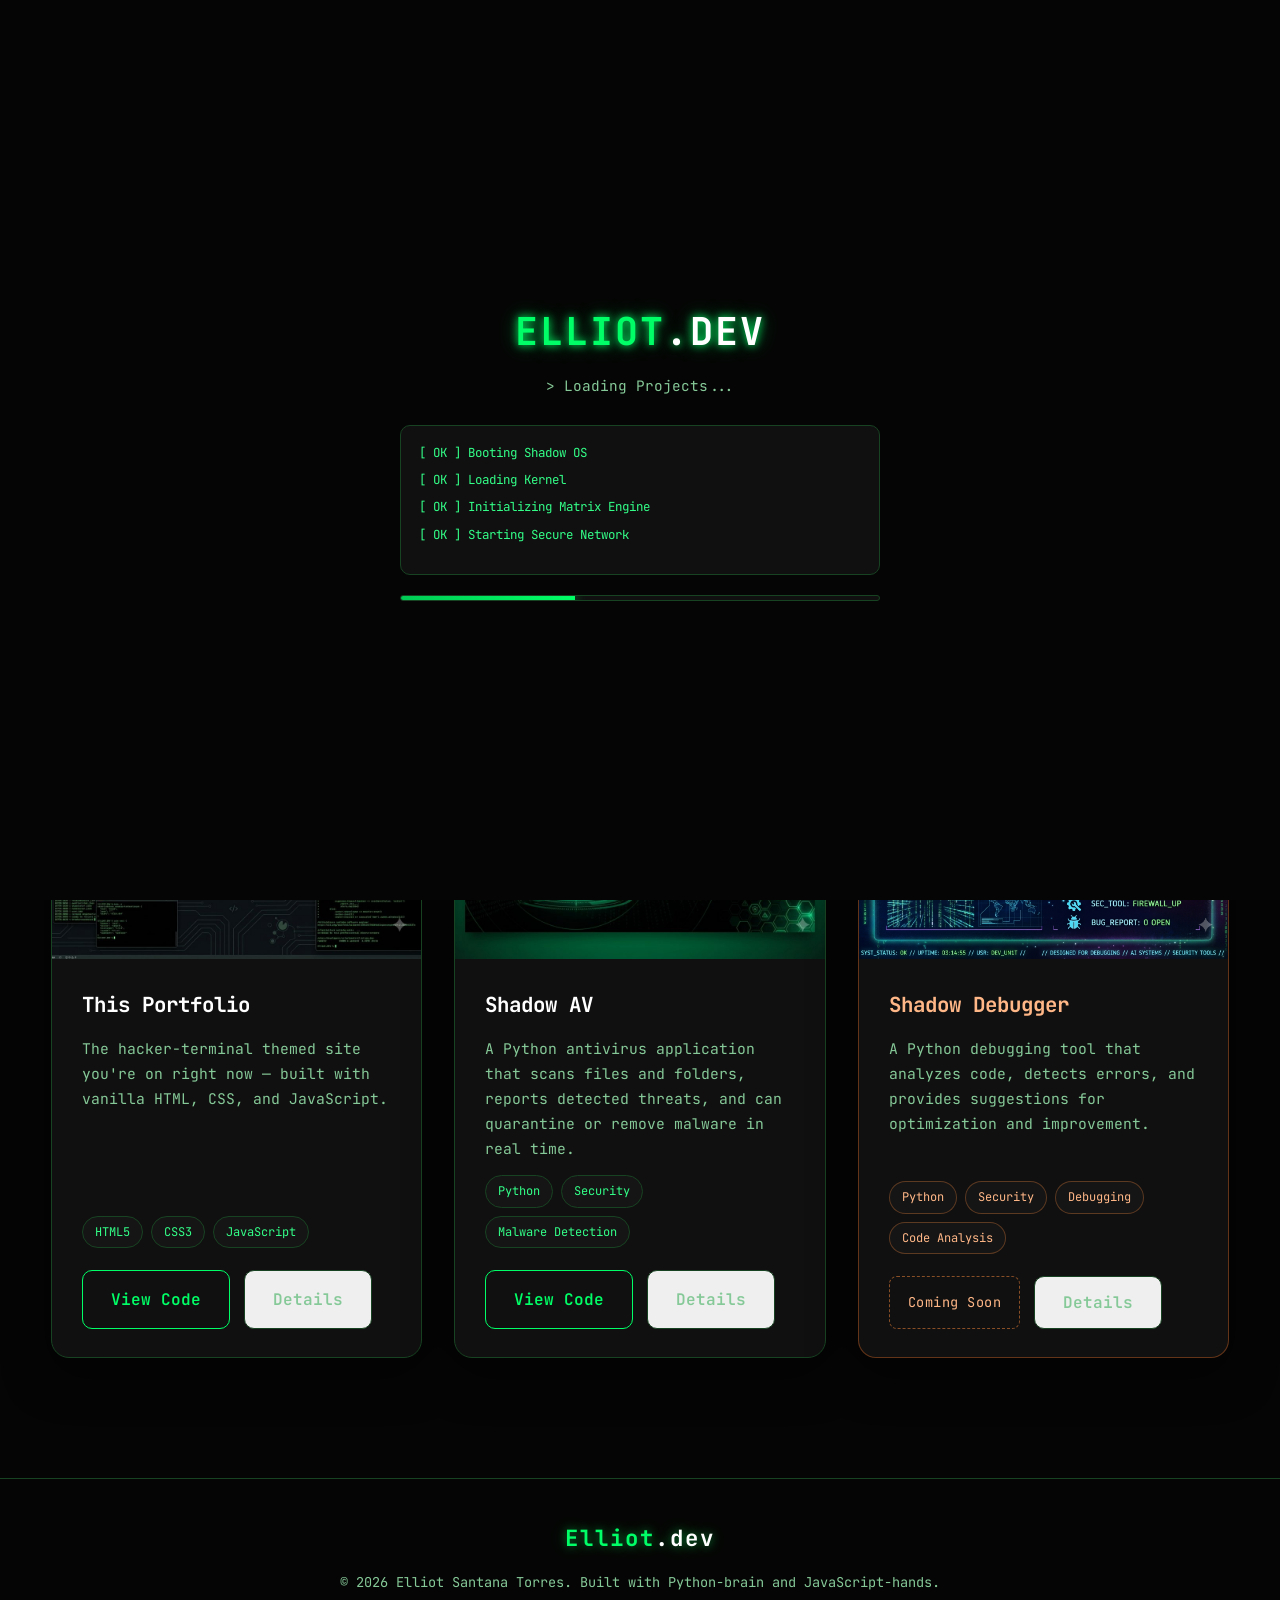
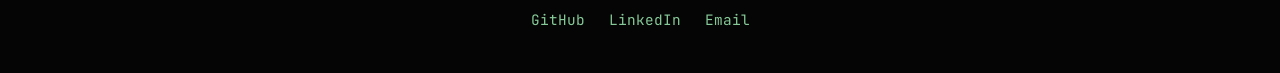
==== projects.html @ 2250571c "first commit" ====
<!DOCTYPE html>
<html lang="en">

<head>
    <meta charset="UTF-8">

    <meta name="viewport"
          content="width=device-width, initial-scale=1.0">

    <title>Projects | Elliot.dev</title>

    <meta name="description"
          content="Projects by Elliot Santana Torres - AI, automation, and cybersecurity builds.">

    <link rel="icon" type="image/svg+xml" href="assets/icons/favicon.svg">

    <link rel="stylesheet" href="css/style.css">
    <link rel="stylesheet" href="css/animations.css">
    <link rel="stylesheet" href="css/responsive.css">

</head>

<body class="crt">

<div class="loader" id="loader">

    <div class="loader-inner">

        <h1 class="glow">ELLIOT<span class="text-white">.DEV</span></h1>

        <p class="loader-sub">&gt; Loading Projects...</p>

        <div class="boot-log" id="boot-log"></div>

        <div class="loader-track">
            <div class="loader-bar" id="loader-bar"></div>
        </div>

    </div>

</div>

<canvas id="matrix"></canvas>

<div class="grid-overlay"></div>

<div class="scanlines"></div>

<div class="progress-bar"></div>

<header class="navbar">

    <a href="index.html" class="logo">Elliot<span>.dev</span></a>

    <ul class="nav-links">

        <li><a href="index.html#hero">Home</a></li>
        <li><a href="index.html#about">About</a></li>
        <li><a href="index.html#skills">Skills</a></li>
        <li><a href="projects.html" class="active">Projects</a></li>
        <li><a href="index.html#github">GitHub</a></li>
        <li><a href="index.html#timeline">Experience</a></li>
        <li><a href="index.html#contact">Contact</a></li>

    </ul>

    <div class="nav-right">

        <div class="status">
            <span class="status-dot"></span>
            SYSTEM ONLINE
        </div>

        <button class="menu-toggle">☰</button>

    </div>

</header>

<section class="projects" style="padding-top:160px;">

<div class="container">

<div class="section-title reveal">

<h2>All Projects</h2>

<div class="divider"></div>

<p>Everything Shadow AI's build log has on record.</p>

</div>

<div class="projects-grid">

    <div class="project-card featured glass reveal" data-project="shadow-ai">

        <div class="project-image">
            <img src="assets/images/banner-shadow-ai.jpg" alt="Shadow AI — Local AI Desktop Assistant">
            <span class="project-tag">New</span>
        </div>

        <div class="project-body">

            <h3>Shadow AI (Beta)</h3>

            <p>
                A private, local-first desktop AI assistant capable of
                controlling an entire computer — voice commands, automation,
                and a local LLM backend, with no data ever leaving the machine.
            </p>

            <div class="project-stack">
                <span>Python</span>
                <span>Electron</span>
                <span>Ollama</span>
                <span>FastAPI</span>
            </div>

            <div class="project-links">
                <a href="https://github.com/ShadowFox486/Shadow-AI" target="_blank" class="btn">View Code</a>
                <button type="button" class="btn btn-ghost project-details-btn" data-project="shadow-ai">Details</button>
            </div>

        </div>

    </div>

    <div class="project-card glass reveal" data-project="portfolio">
        <div class="project-image">
            <img src="assets/images/banner-portfolio.jpg" alt="Elliot.dev — Portfolio Website">
            <span class="project-tag">New</span>
        </div>
        <div class="project-body">
            <h3>This Portfolio</h3>
            <p>The hacker-terminal themed site you're on right now — built with vanilla HTML, CSS, and JavaScript.</p>
            <div class="project-stack"><span>HTML5</span><span>CSS3</span><span>JavaScript</span></div>
            <div class="project-links">
                <a href="https://github.com/ShadowFox486/ShadowFox486.github.io" target="_blank" class="btn">View Code</a>
                <button type="button" class="btn btn-ghost project-details-btn" data-project="portfolio">Details</button>
            </div>
        </div>
    </div>

    <div class="project-card glass reveal " data-project="shadow-av">

        <div class="project-image">
            <img src="assets/images/banner-shadow-av.jpg" alt="Shadow AV — Next-Generation Antivirus">
            <span class="project-tag status-progress">New</span>
        </div>

        <div class="project-body">

            <h3>Shadow AV</h3>

            <p>
                A Python antivirus application that scans files and
                folders, reports detected threats, and can quarantine
                or remove malware in real time.
            </p>

            <div class="project-stack">
                <span>Python</span>
                <span>Security</span>
                <span>Malware Detection</span>
            </div>

            <div class="project-links">
                <a href="https://github.com/ShadowFox486/Shadow-AV" target="_blank" class="btn">View Code</a>
                <button type="button" class="btn btn-ghost project-details-btn" data-project="shadow-av">Details</button>
            </div>

        </div>
    </div>
<div class="project-card glass reveal danger" data-project="shadow-debugger">

        <div class="project-image">
            <img src="assets/images/banner-shadow-debugger.png" alt="Shadow Debugger — Multi-Platform Debugging Tool">
            <span class="project-tag status-progress">In Progress</span>
        </div>

        <div class="project-body">

            <h3>Shadow Debugger</h3>

            <p>
                A Python debugging tool that analyzes code, detects errors,
                 and provides suggestions for optimization and improvement.
            </p>

            <div class="project-stack">
                <span>Python</span>
                <span>Security</span>
                <span>Debugging</span>
                <span>Code Analysis</span>
            </div>

            <div class="project-links">
                <span class="coming-soon">Coming Soon</span>
                <button type="button" class="btn btn-ghost project-details-btn" data-project="shadow-av">Details</button>
            </div>

        </div>

</div>

</section>

<!-- ==========================================================
     PROJECT DETAILS MODAL
========================================================== -->

<div class="modal-overlay" id="project-modal">

    <div class="modal-window">

        <div class="modal-header">

            <div class="window-controls">
                <span class="red" id="modal-close"></span>
                <span class="yellow"></span>
                <span class="green"></span>
            </div>

            <div class="modal-file-title" id="modal-file-title">project.json</div>

            <button class="modal-x" id="modal-x" aria-label="Close">&times;</button>

        </div>

        <div class="modal-body">

            <div class="modal-image">
                <img id="modal-image" src="" alt="">
            </div>

            <div class="modal-info">

                <span class="modal-status" id="modal-status"></span>

                <h3 id="modal-title"></h3>

                <p id="modal-description"></p>

                <div class="project-stack" id="modal-stack"></div>

                <div class="modal-meta" id="modal-role"></div>

                <div class="modal-note" id="modal-note"></div>

                <div class="modal-actions" id="modal-actions"></div>

            </div>

        </div>

    </div>

</div>

<footer class="footer">

<div class="container footer-inner">

<a href="index.html" class="logo">Elliot<span>.dev</span></a>

<p>&copy; 2026 Elliot Santana Torres. Built with Python-brain and JavaScript-hands.</p>

<div class="footer-socials">
    <a href="https://github.com/ShadowFox486" target="_blank">GitHub</a>
    <a href="https://www.linkedin.com/in/elliot-santana-torres-117781337/" target="_blank">LinkedIn</a>
    <a href="mailto:elliotsantanatorres@gmail.com">Email</a>
</div>

</div>

</footer>

<button class="back-to-top" aria-label="Back to top">&uarr;</button>

<script src="js/loader.js"></script>
<script src="js/matrix.js"></script>
<script src="js/cursor.js"></script>
<script src="js/effects.js"></script>
<script src="js/modal.js"></script>
<script src="js/main.js"></script>

</body>

</html>
---- css/style.css ----
/* ==========================================
   Elliot.dev Portfolio
   Hacker Terminal Theme
   Version 4.0
========================================== */

/* Google Font */
@import url("https://fonts.googleapis.com/css2?family=JetBrains+Mono:wght@300;400;500;600;700;800&display=swap");

/* ==========================================
   Variables
========================================== */

:root{

    --bg:#050505;
    --bg2:#090909;
    --card:#101010;
    --card2:#151515;

    --green:#00ff66;
    --green2:#33ff88;
    --green3:#00cc55;

    --text:#f5fff7;
    --muted:#86c998;

    --border:#184322;

    --shadow:
        0 15px 45px rgba(0,0,0,.55);

    --glow:
        0 0 18px rgba(0,255,102,.35);

    --radius:18px;

    --transition:.35s ease;

}

/* ==========================================
   Reset
========================================== */

*{

    margin:0;
    padding:0;
    box-sizing:border-box;

}

html{

    scroll-behavior:smooth;

}

body{

    font-family:"JetBrains Mono", monospace;
    background:var(--bg);
    color:var(--text);
    line-height:1.7;
    overflow-x:hidden;

}

/* Links */

a{

    color:inherit;
    text-decoration:none;

}

/* Lists */

ul{

    list-style:none;

}

/* Images */

img{

    display:block;
    max-width:100%;

}

/* Buttons */

button{

    font-family:inherit;
    cursor:pointer;
    border:none;

}

/* Container */

.container{

    width:min(92%,1350px);
    margin:auto;

}

/* Sections */

section{

    padding:120px 0;
    position:relative;

}
/* ==========================================
   Hacker Background
========================================== */

body::before{

    content:"";

    position:fixed;

    inset:0;

    background:

    radial-gradient(circle at top right,
    rgba(0,255,102,.07),
    transparent 35%),

    radial-gradient(circle at bottom left,
    rgba(0,255,102,.05),
    transparent 40%);

    z-index:-3;

    pointer-events:none;

}

.grid-overlay{

    position:fixed;

    inset:0;

    background-image:

    linear-gradient(rgba(0,255,102,.12) 1px, transparent 1px),

    linear-gradient(90deg,
    rgba(0,255,102,.12) 1px,
    transparent 1px);

    background-size:50px 50px;

    opacity:.08;

    pointer-events:none;

    z-index:-2;

}

.scanlines{

    position:fixed;

    inset:0;

    background:

    repeating-linear-gradient(

        to bottom,

        transparent 0px,

        transparent 2px,

        rgba(0,255,102,.04) 3px,

        transparent 4px

    );

    opacity:.08;

    pointer-events:none;

    z-index:999;

}
/* ==========================================
   Helpers
========================================== */

.text-green{

    color:var(--green);

}

.text-muted{

    color:var(--muted);

}

.glow{

    text-shadow:

    0 0 8px var(--green),

    0 0 20px rgba(0,255,102,.45);

}

.reveal{

    opacity:0;

    transform:translateY(50px);

    transition:.8s;

}

.reveal.active{

    opacity:1;

    transform:translateY(0);

}
/* ==========================================================
   NAVIGATION
========================================================== */

.navbar{

    position:fixed;

    top:0;
    left:0;

    width:100%;
    height:80px;

    display:flex;
    justify-content:space-between;
    align-items:center;

    padding:0 60px;

    background:rgba(5,5,5,.82);

    backdrop-filter:blur(18px);

    border-bottom:1px solid rgba(0,255,102,.18);

    z-index:10000;

    transition:.35s ease;

}

.navbar.scrolled{

    background:#050505;

    box-shadow:
        0 10px 30px rgba(0,0,0,.65);

}

/* ==========================================================
   LOGO
========================================================== */

.logo{

    font-size:1.4rem;

    font-weight:700;

    color:var(--green);

    letter-spacing:2px;

    text-shadow:

        0 0 10px rgba(0,255,102,.5),

        0 0 25px rgba(0,255,102,.25);

}

.logo span{

    color:white;

}
/* ==========================================================
   NAV LINKS
========================================================== */

.nav-links{

    display:flex;

    align-items:center;

    gap:40px;

}

.nav-links li{

    position:relative;

}

.nav-links a{

    color:var(--muted);

    font-size:.95rem;

    text-transform:uppercase;

    letter-spacing:1px;

    transition:.3s;

}

.nav-links a:hover{

    color:var(--green);

}
.nav-links a::after{

    content:"";

    position:absolute;

    bottom:-8px;
    left:0;

    width:0;

    height:2px;

    background:var(--green);

    transition:.35s;

    box-shadow:

        0 0 10px var(--green);

}

.nav-links a:hover::after{

    width:100%;

}

.nav-links a.active{

    color:var(--green);

}

.nav-links a.active::after{

    width:100%;

}
/* ==========================================================
   NAV RIGHT
========================================================== */

.nav-right{

    display:flex;

    align-items:center;

    gap:20px;

}
.status{

    display:flex;

    align-items:center;

    gap:10px;

    color:var(--green);

    font-size:.85rem;

}

.status-dot{

    width:10px;

    height:10px;

    border-radius:50%;

    background:var(--green);

    box-shadow:

        0 0 15px var(--green);

    animation:pulse 2s infinite;

}

@keyframes pulse{

    0%{

        transform:scale(1);

    }

    50%{

        transform:scale(1.4);

    }

    100%{

        transform:scale(1);

    }

}
.theme-toggle{

    width:45px;

    height:45px;

    border-radius:50%;

    background:#111;

    border:1px solid var(--border);

    color:var(--green);

    transition:.35s;

}

.theme-toggle:hover{

    background:var(--green);

    color:black;

    transform:rotate(180deg);

}
.menu-toggle{

    display:none;

    background:none;

    color:var(--green);

    font-size:30px;

}
@media(max-width:900px){

    .navbar{

        padding:0 25px;

    }

    .menu-toggle{

        display:block;

    }

    .nav-links{

        position:absolute;

        top:80px;

        left:0;

        width:100%;

        display:none;

        flex-direction:column;

        background:#050505;

        padding:30px 0;

        gap:25px;

        border-bottom:1px solid var(--border);

    }

    .nav-links.active{

        display:flex;

    }

    .status{

        display:none;

    }

}
/* ==========================================================
   HERO
========================================================== */

.hero{

    min-height:100vh;

    display:flex;

    align-items:center;

    padding-top:100px;

    position:relative;

}

.hero-grid{

    display:grid;

    grid-template-columns:1.2fr .8fr;

    gap:80px;

    align-items:center;

}
/* ==========================================================
   HERO LEFT
========================================================== */

.hero-left{

    display:flex;

    flex-direction:column;

    justify-content:center;

}

.hero-tag{

    color:var(--green);

    letter-spacing:3px;

    text-transform:uppercase;

    margin-bottom:25px;

    font-size:.9rem;

}

.hero h1{

    font-size:4.8rem;

    line-height:1.05;

    margin-bottom:18px;

    color:white;

}

.hero-job{

    font-size:2rem;

    color:var(--green);

    margin-bottom:25px;

}

.hero-description{

    max-width:650px;

    color:var(--muted);

    margin-bottom:35px;

    font-size:1.05rem;

}
/* ==========================================================
   TERMINAL PROMPT
========================================================== */

.prompt-line{

    display:flex;

    gap:10px;

    margin-bottom:10px;

    flex-wrap:wrap;

}

.prompt{

    color:var(--green);

    font-weight:700;

}

.command{

    color:white;

}

.output{

    color:var(--muted);

    margin-left:24px;

    margin-bottom:16px;

}
/* ==========================================================
   HERO BUTTONS
========================================================== */

.hero-buttons{

    display:flex;

    gap:18px;

    flex-wrap:wrap;

    margin-top:35px;

}

.btn{

    display:inline-flex;

    align-items:center;

    justify-content:center;

    padding:15px 28px;

    border-radius:10px;

    border:1px solid var(--green);

    color:var(--green);

    transition:.35s;

    font-weight:600;

}

.btn:hover{

    background:var(--green);

    color:black;

    transform:translateY(-4px);

    box-shadow:

        0 0 20px rgba(0,255,102,.35);

}

.btn-primary{

    background:var(--green);

    color:black;

}

.btn-primary:hover{

    background:#66ff99;

}
/* ==========================================================
   HERO BADGES
========================================================== */

.hero-status{

    display:flex;

    flex-wrap:wrap;

    gap:15px;

    margin-top:35px;

}

.hero-status span{

    padding:10px 18px;

    border-radius:999px;

    border:1px solid var(--green);

    color:var(--green);

    background:#0f0f0f;

    transition:.35s;

}

.hero-status span:hover{

    background:var(--green);

    color:black;

}
/* ==========================================================
   HERO RIGHT
========================================================== */

.hero-card{

    position:relative;

}

.hero-card .terminal-window{

    animation:float 6s ease-in-out infinite;

}
/* ==========================================================
   PROFILE IMAGE
========================================================== */

.profile-image{

    width:150px;

    height:150px;

    object-fit:cover;

    border-radius:50%;

    margin:0 auto 30px;

    border:3px solid var(--green);

    box-shadow:

        0 0 30px rgba(0,255,102,.45);

}
/* ==========================================================
   FLOAT
========================================================== */

@keyframes float{

    0%{

        transform:translateY(0);

    }

    50%{

        transform:translateY(-15px);

    }

    100%{

        transform:translateY(0);

    }

}
/* ==========================================================
   HERO RESPONSIVE
========================================================== */

@media(max-width:950px){

    .hero-grid{

        grid-template-columns:1fr;

    }

    .hero{

        text-align:center;

    }

    .hero-left{

        align-items:center;

    }

    .hero-description{

        max-width:100%;

    }

    .hero-buttons{

        justify-content:center;

    }

    .hero-status{

        justify-content:center;

    }

}

/* ==========================================================
   GLASS CARD (shared)
========================================================== */

.glass{

    background:var(--card);
    border:1px solid var(--border);
    border-radius:var(--radius);
    box-shadow:var(--shadow);
    transition:var(--transition);

}

.glass:hover{

    border-color:var(--green3);

}

.mt-5{ margin-top:60px; }
.text-center{ text-align:center; }
.text-white{ color:#fff; }

/* ==========================================================
   SECTION TITLE (shared)
========================================================== */

.section-title{

    text-align:center;
    max-width:650px;
    margin:0 auto 70px;

}

.section-title h2{

    font-size:2.6rem;
    color:#fff;
    margin-bottom:18px;

}

.divider{

    width:70px;
    height:3px;
    background:var(--green);
    margin:0 auto 22px;
    box-shadow:var(--glow);

}

.section-title p{

    color:var(--muted);

}

/* ==========================================================
   ABOUT
========================================================== */

.about{
    background:var(--bg2);
}

.about-grid{

    display:grid;
    grid-template-columns:1fr 1fr;
    gap:40px;
    margin-bottom:60px;

}

.about-terminal{

    background:var(--card);
    border:1px solid var(--border);
    border-radius:var(--radius);
    overflow:hidden;
    box-shadow:var(--shadow);

}

.about-header{

    display:flex;
    align-items:center;
    gap:16px;
    padding:16px 22px;
    background:var(--card2);
    border-bottom:1px solid var(--border);

}

.about-title{

    color:var(--muted);
    font-size:.9rem;

}

.about-body{

    padding:28px 26px;

}

.about-line{

    margin-bottom:14px;
    color:var(--muted);

}

.about-value{

    color:var(--green2);
    margin-left:8px;

}

.online{

    color:var(--green);
    font-weight:600;

}

.profile-card{

    background:var(--card);
    border:1px solid var(--border);
    border-radius:var(--radius);
    padding:36px 30px;
    text-align:center;
    box-shadow:var(--shadow);

}

.profile-card img{

    width:120px;
    height:120px;
    object-fit:cover;
    border-radius:50%;
    margin:0 auto 20px;
    border:3px solid var(--green);
    box-shadow:var(--glow);

}

.profile-card h3{

    color:#fff;
    margin-bottom:16px;

}

.profile-card p{

    color:var(--muted);
    margin-bottom:26px;
    font-size:.95rem;

}

.status-list{

    display:flex;
    flex-direction:column;
    gap:14px;
    text-align:left;

}

.status-item{

    display:flex;
    justify-content:space-between;
    padding:12px 16px;
    background:var(--card2);
    border-radius:10px;
    border:1px solid var(--border);

}

.about-stats{

    display:grid;
    grid-template-columns:repeat(4,1fr);
    gap:24px;
    margin-bottom:50px;

}

.stat-card{

    background:var(--card);
    border:1px solid var(--border);
    border-radius:var(--radius);
    padding:30px 20px;
    text-align:center;
    transition:var(--transition);

}

.stat-card:hover{

    border-color:var(--green3);
    transform:translateY(-6px);

}

.stat-card h2{

    color:var(--green);
    font-size:2.2rem;
    margin-bottom:8px;
    text-shadow:var(--glow);

}

.stat-card p{

    color:var(--muted);
    font-size:.9rem;

}

.command-block{

    background:var(--card);
    border:1px solid var(--border);
    border-left:3px solid var(--green);
    border-radius:10px;
    padding:24px 28px;
    color:var(--muted);
    font-size:.95rem;
}

.command-block p:first-child{

    color:var(--green);
    margin-bottom:10px;
    font-weight:600;

}

/* ==========================================================
   SKILLS
========================================================== */

.skills-grid{

    display:grid;
    grid-template-columns:1fr 1fr;
    gap:36px;
    margin-bottom:60px;

}

.skill-category{

    padding:34px 32px;

}

.skill-category h3{

    color:#fff;
    margin-bottom:26px;
    font-size:1.2rem;

}

.skill{

    margin-bottom:22px;

}

.skill:last-child{

    margin-bottom:0;

}

.skill-header{

    display:flex;
    justify-content:space-between;
    margin-bottom:10px;
    color:var(--muted);
    font-size:.9rem;

}

.progress{

    height:8px;
    background:var(--card2);
    border-radius:999px;
    overflow:hidden;
    border:1px solid var(--border);

}

.progress span{

    display:block;
    height:100%;
    background:linear-gradient(90deg,var(--green3),var(--green));
    border-radius:999px;
    box-shadow:0 0 10px rgba(0,255,102,.5);
    transition:width 1.4s ease;

}

.skill-card{

    display:inline-flex;
    align-items:center;
    justify-content:center;
    padding:12px 22px;
    margin:6px;
    background:var(--card);
    border:1px solid var(--border);
    border-radius:999px;
    color:var(--muted);
    font-size:.9rem;
    transition:var(--transition);

}

.skill-card:hover{

    color:black;
    background:var(--green);
    border-color:var(--green);
    transform:translateY(-4px);
    box-shadow:var(--glow);

}

/* ==========================================================
   PROJECTS
========================================================== */

.projects-grid{

    display:grid;
    grid-template-columns:repeat(3,1fr);
    gap:32px;

}

.project-card{

    overflow:hidden;
    display:flex;
    flex-direction:column;

}

.project-card.featured{

    grid-column:span 3;
    display:grid;
    grid-template-columns:1fr 1fr;

}

.project-image{

    position:relative;
    height:220px;
    background:var(--card2);
    display:flex;
    align-items:center;
    justify-content:center;
    overflow:hidden;

}

.project-card.featured .project-image{

    height:100%;

}

.project-image img{

    width:100%;
    height:100%;
    object-fit:cover;

}

.project-image.placeholder span{

    font-size:2.4rem;
    color:var(--green);
    opacity:.5;

}

.project-tag{

    position:absolute;
    top:16px;
    left:16px;
    background:var(--green);
    color:black;
    padding:6px 14px;
    border-radius:999px;
    font-size:.75rem;
    font-weight:700;
    text-transform:uppercase;
    letter-spacing:1px;

}

.project-body{

    padding:28px 30px;
    display:flex;
    flex-direction:column;
    gap:14px;
    flex:1;

}

.project-body h3{

    color:#fff;
    font-size:1.3rem;

}

.project-body p{

    color:var(--muted);
    font-size:.92rem;
    flex:1;

}

.project-stack{

    display:flex;
    flex-wrap:wrap;
    gap:8px;

}

.project-stack span{

    padding:5px 12px;
    background:var(--card2);
    border:1px solid var(--border);
    border-radius:999px;
    color:var(--green2);
    font-size:.75rem;

}

.project-links{

    display:flex;
    gap:14px;
    margin-top:8px;

}

.btn-ghost{

    border-color:var(--border);
    color:var(--muted);

}

.btn-ghost:hover{

    border-color:var(--green);
    background:transparent;
    color:var(--green);

}

/* ==========================================================
   GITHUB
========================================================== */

.github-grid{

    display:grid;
    grid-template-columns:.9fr 1.1fr;
    gap:36px;
    align-items:stretch;

}

.github-card{

    padding:36px 32px;
    display:flex;
    flex-direction:column;
    justify-content:center;
    gap:18px;

}

.github-card h3{

    color:#fff;
    font-size:1.4rem;

}

.github-stats{

    display:grid;
    grid-template-columns:1fr 1fr;
    gap:18px;
    margin:8px 0 6px;

}

.github-grid .terminal-window{

    display:flex;
    flex-direction:column;
    max-height:420px;

}

.github-grid .terminal-body{

    overflow-y:auto;
    max-height:340px;

}

.terminal-line{

    color:var(--green2);
    font-size:.85rem;
    padding:4px 0;
    border-bottom:1px dashed rgba(0,255,102,.08);

}

/* ==========================================================
   TIMELINE / EXPERIENCE
========================================================== */

.timeline{

    position:relative;
    max-width:800px;
    margin:0 auto;
    padding-left:40px;
    border-left:2px solid var(--border);

}

.timeline-item{

    position:relative;
    margin-bottom:44px;

}

.timeline-item:last-child{

    margin-bottom:0;

}

.timeline-dot{

    position:absolute;
    left:-49px;
    top:6px;
    width:16px;
    height:16px;
    border-radius:50%;
    background:var(--bg);
    border:3px solid var(--green);
    box-shadow:var(--glow);

}

.timeline-content{

    padding:26px 28px;

}

.timeline-date{

    display:inline-block;
    color:var(--green);
    font-size:.8rem;
    text-transform:uppercase;
    letter-spacing:1px;
    margin-bottom:10px;

}

.timeline-content h3{

    color:#fff;
    margin-bottom:10px;

}

.timeline-content p{

    color:var(--muted);
    font-size:.92rem;

}

/* ==========================================================
   CONTACT
========================================================== */

.contact{
    background:var(--bg2);
}

.contact-grid{

    display:grid;
    grid-template-columns:.8fr 1.2fr;
    gap:36px;

}

.contact-info{

    display:flex;
    flex-direction:column;
    gap:18px;

}

.contact-item{

    padding:22px 24px;
    display:flex;
    flex-direction:column;
    gap:6px;

}

.contact-label{

    color:var(--muted);
    font-size:.8rem;
    text-transform:uppercase;
    letter-spacing:1px;

}

.contact-item a{

    color:var(--green2);
    word-break:break-word;

}

.contact-item a:hover{

    color:var(--green);

}

.contact-form{

    padding:36px 34px;
    display:flex;
    flex-direction:column;
    gap:20px;

}

.form-group{

    display:flex;
    flex-direction:column;
    gap:8px;

}

.form-group label{

    color:var(--muted);
    font-size:.85rem;

}

.form-group input,
.form-group textarea{

    background:var(--card2);
    border:1px solid var(--border);
    border-radius:10px;
    padding:14px 16px;
    color:var(--text);
    font-family:inherit;
    resize:vertical;
    transition:var(--transition);

}

.form-group input:focus,
.form-group textarea:focus{

    outline:none;
    border-color:var(--green);
    box-shadow:var(--glow);

}

.contact-form .btn{

    align-self:flex-start;

}

/* ==========================================================
   FOOTER
========================================================== */

.footer{

    border-top:1px solid var(--border);
    padding:40px 0;

}

.footer-inner{

    display:flex;
    flex-direction:column;
    align-items:center;
    gap:14px;
    text-align:center;

}

.footer-inner p{

    color:var(--muted);
    font-size:.85rem;

}

.footer-socials{

    display:flex;
    gap:24px;

}

.footer-socials a{

    color:var(--muted);
    font-size:.9rem;

}

.footer-socials a:hover{

    color:var(--green);

}

/* ==========================================================
   BACK TO TOP
========================================================== */

.back-to-top{

    position:fixed;
    right:28px;
    bottom:28px;
    width:50px;
    height:50px;
    border-radius:50%;
    background:var(--card);
    border:1px solid var(--green);
    color:var(--green);
    font-size:1.3rem;
    opacity:0;
    visibility:hidden;
    transform:translateY(20px);
    transition:var(--transition);
    z-index:900;
    box-shadow:var(--shadow);

}

.back-to-top.show{

    opacity:1;
    visibility:visible;
    transform:translateY(0);

}

.back-to-top:hover{

    background:var(--green);
    color:black;
    box-shadow:var(--glow);

}

/* ==========================================================
   CYBERPUNK TARGETING CURSOR
========================================================== */

.cursor-dot{

    position:fixed;
    top:0;
    left:0;
    width:5px;
    height:5px;
    background:var(--green);
    border-radius:50%;
    transform:translate(-50%,-50%);
    pointer-events:none;
    z-index:99999;
    box-shadow:0 0 8px var(--green);
    transition:width .15s,height .15s,background .15s;

}

.cursor-dot.hover{

    width:3px;
    height:3px;

}

.cursor-ring{

    position:fixed;
    top:0;
    left:0;
    width:38px;
    height:38px;
    pointer-events:none;
    z-index:99998;
    transition:width .2s ease,height .2s ease;

}

.cursor-ring::before{

    content:"";
    position:absolute;
    inset:0;
    border:1px solid rgba(0,255,102,.45);
    border-radius:50%;

}

.cursor-ring span{

    position:absolute;
    width:9px;
    height:9px;
    border-color:var(--green);
    opacity:.9;

}

.cursor-ring .c-tl{ top:-2px; left:-2px; border-top:2px solid; border-left:2px solid; }
.cursor-ring .c-tr{ top:-2px; right:-2px; border-top:2px solid; border-right:2px solid; }
.cursor-ring .c-bl{ bottom:-2px; left:-2px; border-bottom:2px solid; border-left:2px solid; }
.cursor-ring .c-br{ bottom:-2px; right:-2px; border-bottom:2px solid; border-right:2px solid; }

.cursor-ring.hover{

    width:58px;
    height:58px;

}

.cursor-ring.hover::before{

    border-color:rgba(0,255,102,.8);
    box-shadow:0 0 16px rgba(0,255,102,.35);

}

.cursor-ring.click::before{

    transform:scale(.85);

}

.cursor-ring.danger .c-tl,
.cursor-ring.danger .c-tr,
.cursor-ring.danger .c-bl,
.cursor-ring.danger .c-br{

    border-color:#ff8c3b;

}

.cursor-ring.danger::before{

    border-color:rgba(255,140,60,.6);
    box-shadow:0 0 16px rgba(255,140,60,.35);

}

@media(pointer:fine){

    body{

        cursor:none;

    }

    a,button,.btn{

        cursor:none;

    }

}

/* ==========================================================
   LOADER
========================================================== */

.loader{

    position:fixed;
    inset:0;
    background:var(--bg);
    display:flex;
    align-items:center;
    justify-content:center;
    z-index:100000;
    transition:opacity 1s ease,visibility 1s ease;

}

.loader.hide{

    opacity:0;
    visibility:hidden;

}

.loader-inner{

    width:min(90%,480px);
    text-align:center;

}

.loader-inner h1{

    font-size:2.4rem;
    color:var(--green);
    margin-bottom:10px;
    letter-spacing:2px;

}

.loader-sub{

    color:var(--muted);
    margin-bottom:26px;
    font-size:.9rem;

}

.boot-log{

    height:150px;
    overflow-y:hidden;
    text-align:left;
    background:var(--card);
    border:1px solid var(--border);
    border-radius:10px;
    padding:16px 18px;
    margin-bottom:20px;
    font-size:.78rem;
    color:var(--green2);
    display:flex;
    flex-direction:column;
    gap:6px;

}

.loader-track{

    height:6px;
    background:var(--card);
    border:1px solid var(--border);
    border-radius:999px;
    overflow:hidden;

}

.loader-bar{

    height:100%;
    width:0%;
    background:linear-gradient(90deg,var(--green3),var(--green));
    box-shadow:0 0 12px var(--green);
    transition:width .3s ease;

}

/* ==========================================================
   GLITCH TITLES
========================================================== */

.glitch{

    animation:glitchShift .18s linear;

}


/* ==========================================================
   PROJECT CARD — DANGER VARIANT (Shadow AV)
========================================================== */

.project-card.danger{

    border-color:rgba(255,120,40,.35);

}

.project-card.danger:hover{

    border-color:var(--orange,#ff8c3b);
    box-shadow:0 0 25px rgba(255,120,40,.15);

}

.project-card.danger .project-tag.status-progress{

    background:#ff8c3b;
    color:#1a0800;
    box-shadow:0 0 12px rgba(255,140,60,.6);

}

.project-card.danger h3{

    color:#ffb787;

}

.project-card.danger .project-stack span{

    color:#ffb787;
    border-color:rgba(255,140,60,.3);

}

.coming-soon{

    display:inline-flex;
    align-items:center;
    padding:10px 18px;
    border:1px dashed rgba(255,140,60,.5);
    border-radius:8px;
    color:#ffb787;
    font-size:.85rem;
    letter-spacing:.5px;

}

.project-details-btn{

    cursor:pointer;
    font-family:inherit;
    font-size:inherit;

}

/* ==========================================================
   PROJECT DETAILS MODAL
========================================================== */

.modal-overlay{

    position:fixed;
    inset:0;
    background:rgba(2,4,3,.85);
    backdrop-filter:blur(4px);
    display:flex;
    align-items:center;
    justify-content:center;
    z-index:5000;
    opacity:0;
    visibility:hidden;
    transition:opacity .3s ease,visibility .3s ease;
    padding:20px;

}

.modal-overlay.open{

    opacity:1;
    visibility:visible;

}

.modal-window{

    width:min(900px,100%);
    max-height:86vh;
    overflow-y:auto;
    background:var(--card);
    border:1px solid var(--green3);
    border-radius:var(--radius);
    box-shadow:0 0 60px rgba(0,255,102,.15);
    transform:translateY(30px) scale(.97);
    transition:transform .3s ease;

}

.modal-overlay.open .modal-window{

    transform:translateY(0) scale(1);

}

.modal-header{

    display:flex;
    align-items:center;
    gap:14px;
    padding:14px 20px;
    background:var(--card2);
    border-bottom:1px solid var(--border);
    position:sticky;
    top:0;

}

.modal-file-title{

    color:var(--muted);
    font-size:.85rem;
    flex:1;

}

.modal-x{

    background:none;
    border:none;
    color:var(--muted);
    font-size:1.4rem;
    line-height:1;
    cursor:pointer;
    transition:color .2s ease;

}

.modal-x:hover{

    color:var(--green);

}

.modal-body{

    display:grid;
    grid-template-columns:1fr 1.1fr;
    gap:0;

}

.modal-image{

    background:var(--card2);
    display:flex;
    align-items:center;
    justify-content:center;
    min-height:280px;

}

.modal-image img{

    width:100%;
    height:100%;
    object-fit:cover;

}

.modal-info{

    padding:34px 36px;
    display:flex;
    flex-direction:column;
    gap:16px;

}

.modal-status{

    display:inline-block;
    align-self:flex-start;
    padding:5px 14px;
    border-radius:999px;
    font-size:.75rem;
    text-transform:uppercase;
    letter-spacing:1px;
    background:rgba(0,255,102,.12);
    color:var(--green);
    border:1px solid rgba(0,255,102,.3);

}

.modal-status.in-progress{

    background:rgba(255,140,60,.12);
    color:#ffb787;
    border-color:rgba(255,140,60,.35);

}

.modal-info h3{

    color:#fff;
    font-size:1.8rem;

}

.modal-info p{

    color:var(--muted);
    font-size:.95rem;
    line-height:1.7;

}

.modal-meta{

    color:var(--muted);
    font-size:.9rem;

}

.modal-meta strong{

    color:var(--green2);

}

.modal-note{

    display:flex;
    gap:10px;
    padding:14px 16px;
    border:1px dashed var(--border);
    border-radius:10px;
    color:var(--muted);
    font-size:.85rem;
    line-height:1.6;

}

.modal-actions{

    display:flex;
    gap:14px;
    margin-top:6px;

}

@media(max-width:750px){

    .modal-body{

        grid-template-columns:1fr;

    }

    .modal-image{

        min-height:200px;

    }

    .modal-info{

        padding:26px 24px;

    }

}
---- css/animations.css ----
/* ==========================================
   Elliot.dev Portfolio
   Animations
========================================== */

/* Terminal cursor blink (typing.js / hero terminal) */

.cursor{

    display:inline-block;
    width:9px;
    height:1.1em;
    background:var(--green);
    margin-left:2px;
    vertical-align:middle;
    animation:blink 1s steps(1) infinite;
    box-shadow:0 0 8px var(--green);

}

@keyframes blink{

    0%,50%{ opacity:1; }
    51%,100%{ opacity:0; }

}

/* Glitch shift used by effects.js on .terminal-title / .about-title */

@keyframes glitchShift{

    0%{ transform:translate(0,0); opacity:1; }
    20%{ transform:translate(-2px,1px); opacity:.8; }
    40%{ transform:translate(2px,-1px); opacity:.9; }
    60%{ transform:translate(-1px,0); opacity:.85; }
    80%{ transform:translate(1px,1px); opacity:1; }
    100%{ transform:translate(0,0); opacity:1; }

}

/* Neon flicker target (effects.js toggles opacity, this softens it) */

.neon{

    transition:opacity .09s ease;

}

/* Loader boot-log lines fade in as they're appended */

.boot-log div{

    animation:fadeInLine .25s ease;

}

@keyframes fadeInLine{

    from{ opacity:0; transform:translateX(-6px); }
    to{ opacity:1; transform:translateX(0); }

}

/* Terminal live-log lines (terminal.js) */

.terminal-line{

    animation:fadeInLine .3s ease;

}

/* Status dot pulse already defined in style.css (.status-dot) —
   reused here for the GitHub "live" indicator */

.live{

    color:var(--green);
    position:relative;
    padding-left:16px;

}

.live::before{

    content:"";
    position:absolute;
    left:0;
    top:50%;
    width:8px;
    height:8px;
    border-radius:50%;
    background:var(--green);
    transform:translateY(-50%);
    box-shadow:0 0 10px var(--green);
    animation:pulse 2s infinite;

}

/* Matrix canvas fade-in on load */

#matrix{

    position:fixed;
    inset:0;
    z-index:-1;
    opacity:0;
    animation:matrixFadeIn 2s ease forwards;
    animation-delay:.3s;

}

@keyframes matrixFadeIn{

    from{ opacity:0; }
    to{ opacity:.35; }

}

/* Respect reduced motion preference */

@media(prefers-reduced-motion:reduce){

    *{

        animation-duration:.001ms !important;
        animation-iteration-count:1 !important;
        transition-duration:.001ms !important;
        scroll-behavior:auto !important;

    }

}
---- css/responsive.css ----
/* ==========================================
   Elliot.dev Portfolio
   Responsive Rules
   (Section-specific responsive rules live inline
   in style.css next to their section; this file
   covers breakpoints added after the initial build)
========================================== */

/* ---------- Tablet: 1100px ---------- */

@media(max-width:1100px){

    .project-card.featured{

        grid-template-columns:1fr;

    }

    .project-card.featured .project-image{

        height:260px;

    }

    .github-grid{

        grid-template-columns:1fr;

    }

}

/* ---------- Tablet: 950px ---------- */

@media(max-width:950px){

    .about-grid{

        grid-template-columns:1fr;

    }

    .skills-grid{

        grid-template-columns:1fr;

    }

    .projects-grid{

        grid-template-columns:1fr 1fr;

    }

    .project-card.featured{

        grid-column:span 2;

    }

    .contact-grid{

        grid-template-columns:1fr;

    }

    .about-stats{

        grid-template-columns:1fr 1fr;

    }

}

/* ---------- Mobile: 700px ---------- */

@media(max-width:700px){

    .section-title h2{

        font-size:2rem;

    }

    .projects-grid{

        grid-template-columns:1fr;

    }

    .project-card.featured{

        grid-column:span 1;

    }

    .about-stats{

        grid-template-columns:1fr 1fr;

    }

    .timeline{

        padding-left:28px;

    }

    .timeline-dot{

        left:-37px;

    }

    .footer-inner{

        gap:10px;

    }

    .back-to-top{

        right:16px;
        bottom:16px;
        width:44px;
        height:44px;

    }

}

/* ---------- Small phones: 480px ---------- */

@media(max-width:480px){

    .container{

        width:94%;

    }

    section{

        padding:80px 0;

    }

    .about-stats{

        grid-template-columns:1fr;

    }

    .github-stats{

        grid-template-columns:1fr;

    }

    .loader-inner h1{

        font-size:1.8rem;

    }

}

/* Touch devices never get the custom cursor / cursor:none rule */

@media(pointer:coarse){

    body,a,button,.btn{

        cursor:auto;

    }

    .cursor-dot,
    .cursor-ring{

        display:none;

    }

}
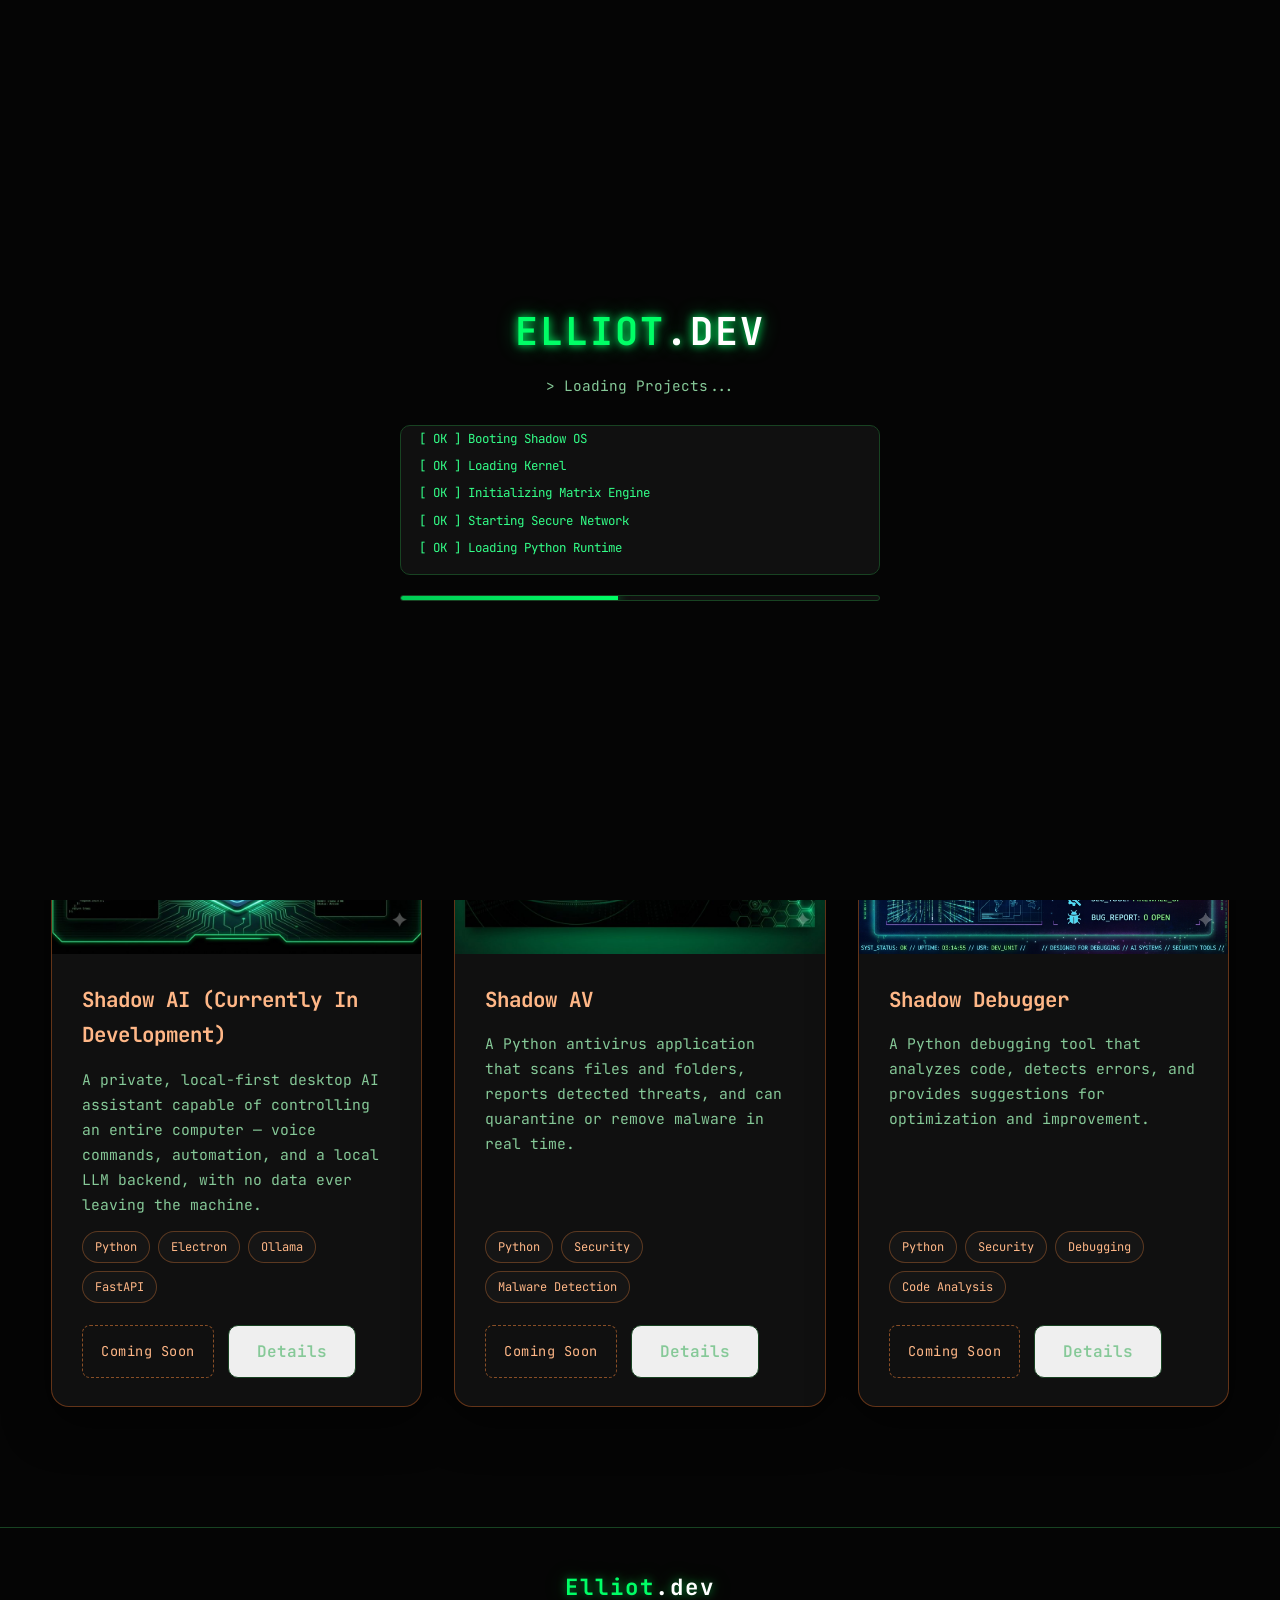
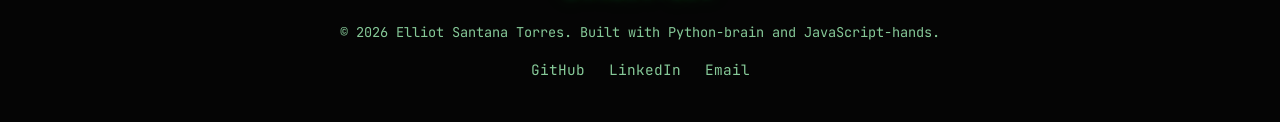
==== commit 3feac027: "Update portfolio files and resume" ====
--- a/projects.html
+++ b/projects.html
@@ -92,17 +92,48 @@
 </div>
 
 <div class="projects-grid">
-
-    <div class="project-card featured glass reveal" data-project="shadow-ai">
+    <div class="project-card featured glass reveal" data-project="portfolio">
+
+        <div class="project-image">
+            <img src="assets/images/banner-portfolio.jpg" alt="Elliot.dev — Portfolio Website">
+            <span class="project-tag">New</span>
+        </div>
+
+        <div class="project-body">
+
+            <h3>This Portfolio</h3>
+
+            <p>
+                The hacker-terminal themed site you're on right now —
+                built with vanilla HTML, CSS, and JavaScript, from the
+                Matrix rain to the boot-sequence loader.
+            </p>
+
+            <div class="project-stack">
+                <span>HTML5</span>
+                <span>CSS3</span>
+                <span>JavaScript</span>
+            </div>
+
+            <div class="project-links">
+                <a href="https://github.com/elliotsantanatorres/Elliot.dev" target="_blank" class="btn">View Code</a>
+                <button type="button" class="btn btn-ghost project-details-btn" data-project="portfolio">Details</button>
+            </div>
+
+        </div>
+
+    </div>
+
+    <div class="project-card glass reveal danger" data-project="shadow-ai">
 
         <div class="project-image">
             <img src="assets/images/banner-shadow-ai.jpg" alt="Shadow AI — Local AI Desktop Assistant">
-            <span class="project-tag">New</span>
+            <span class="project-tag status-progress">In Progress</span>
         </div>
 
         <div class="project-body">
 
-            <h3>Shadow AI (Beta)</h3>
+            <h3>Shadow AI (Currently In Development)</h3>
 
             <p>
                 A private, local-first desktop AI assistant capable of
@@ -118,7 +149,7 @@
             </div>
 
             <div class="project-links">
-                <a href="https://github.com/ShadowFox486/Shadow-AI" target="_blank" class="btn">View Code</a>
+                <span class="coming-soon">Coming Soon</span>
                 <button type="button" class="btn btn-ghost project-details-btn" data-project="shadow-ai">Details</button>
             </div>
 
@@ -126,27 +157,13 @@
 
     </div>
 
-    <div class="project-card glass reveal" data-project="portfolio">
-        <div class="project-image">
-            <img src="assets/images/banner-portfolio.jpg" alt="Elliot.dev — Portfolio Website">
-            <span class="project-tag">New</span>
-        </div>
-        <div class="project-body">
-            <h3>This Portfolio</h3>
-            <p>The hacker-terminal themed site you're on right now — built with vanilla HTML, CSS, and JavaScript.</p>
-            <div class="project-stack"><span>HTML5</span><span>CSS3</span><span>JavaScript</span></div>
-            <div class="project-links">
-                <a href="https://github.com/ShadowFox486/ShadowFox486.github.io" target="_blank" class="btn">View Code</a>
-                <button type="button" class="btn btn-ghost project-details-btn" data-project="portfolio">Details</button>
-            </div>
-        </div>
-    </div>
-
-    <div class="project-card glass reveal " data-project="shadow-av">
+    
+
+    <div class="project-card glass reveal danger" data-project="shadow-av">
 
         <div class="project-image">
             <img src="assets/images/banner-shadow-av.jpg" alt="Shadow AV — Next-Generation Antivirus">
-            <span class="project-tag status-progress">New</span>
+            <span class="project-tag status-progress">In Progress</span>
         </div>
 
         <div class="project-body">
@@ -166,13 +183,14 @@
             </div>
 
             <div class="project-links">
-                <a href="https://github.com/ShadowFox486/Shadow-AV" target="_blank" class="btn">View Code</a>
+                <span class="coming-soon">Coming Soon</span>
                 <button type="button" class="btn btn-ghost project-details-btn" data-project="shadow-av">Details</button>
             </div>
 
         </div>
-    </div>
-<div class="project-card glass reveal danger" data-project="shadow-debugger">
+
+    </div>
+    <div class="project-card glass reveal danger" data-project="shadow-debugger">
 
         <div class="project-image">
             <img src="assets/images/banner-shadow-debugger.png" alt="Shadow Debugger — Multi-Platform Debugging Tool">
@@ -195,12 +213,14 @@
                 <span>Code Analysis</span>
             </div>
 
-            <div class="project-links">
+            <div class="project-links"> 
                 <span class="coming-soon">Coming Soon</span>
-                <button type="button" class="btn btn-ghost project-details-btn" data-project="shadow-av">Details</button>
-            </div>
-
-        </div>
+                <button type="button" class="btn btn-ghost project-details-btn" data-project="shadow-debugger">Details</button>
+            </div>
+
+        </div>
+
+    </div>
 
 </div>
 
